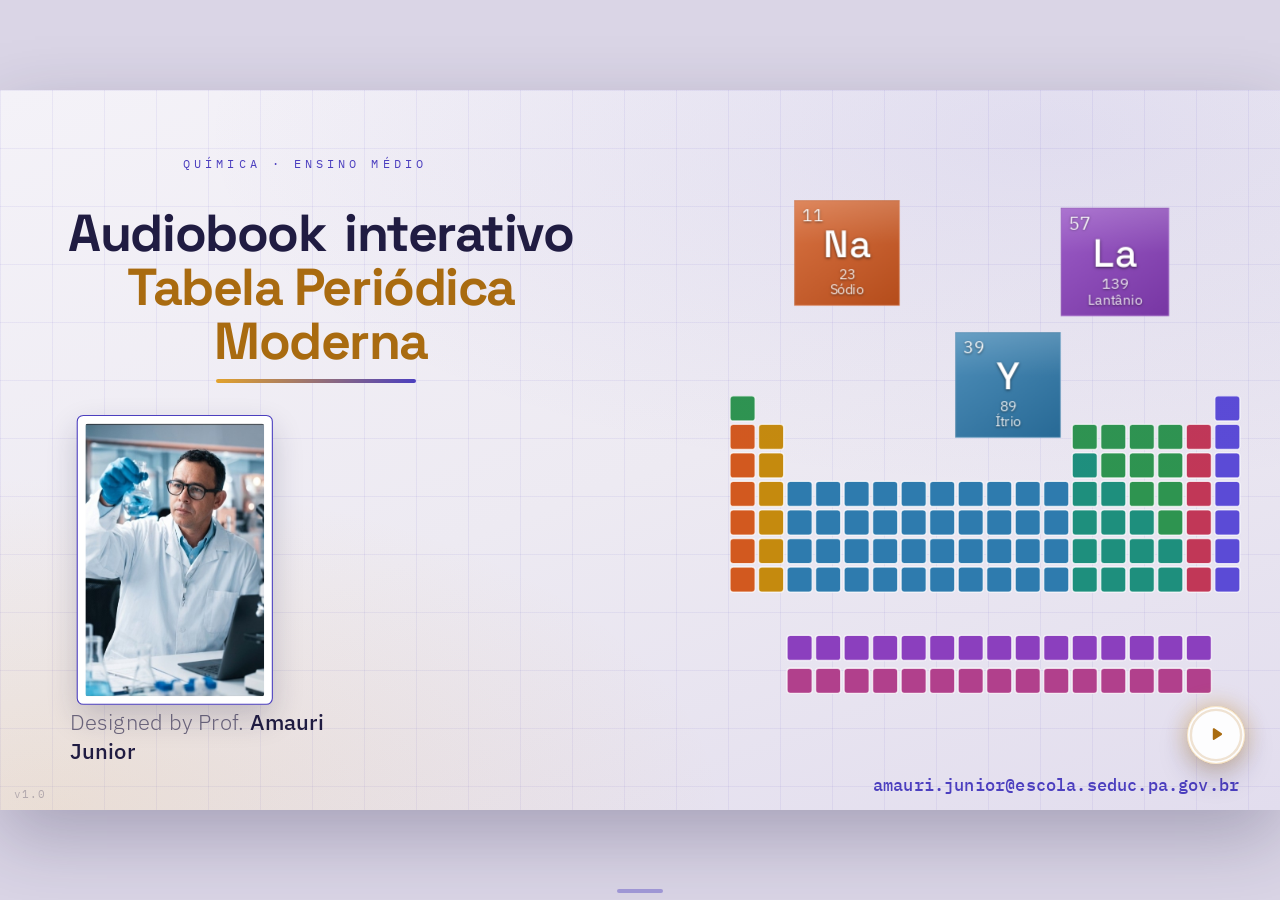
==== index.html @ bae67849 "v1.0 · o audiobook da tabela periódica, versão do aluno Capa e slide 1 guiados por áudio, com os 118" ====
<!DOCTYPE html>
<html lang="pt-BR">
<head>
<meta charset="UTF-8">
<meta name="viewport" content="width=device-width, initial-scale=1">
<title>Audiobook interativo da Tabela Periódica Moderna</title>
<!-- O app mora em tabela-periodica.html. Esta página existe só para
     que o endereço curto abra direto nele — e para que o app se possa
     instalar também a partir daqui: o manifesto está nesta página, e
     ele manda abrir o arquivo do lado. -->
<link rel="manifest" href="manifest.webmanifest">
<link rel="icon" type="image/svg+xml" href="icones/icone.svg">
<link rel="apple-touch-icon" href="icones/icone-192.png">
<meta name="theme-color" content="#EDEAF2">
<meta http-equiv="refresh" content="0; url=tabela-periodica.html">
<link rel="canonical" href="tabela-periodica.html">
</head>
<body style="font:15px system-ui;padding:40px">
<p>Abrindo… <a href="tabela-periodica.html">Audiobook interativo da Tabela Periódica Moderna</a></p>
</body>
</html>
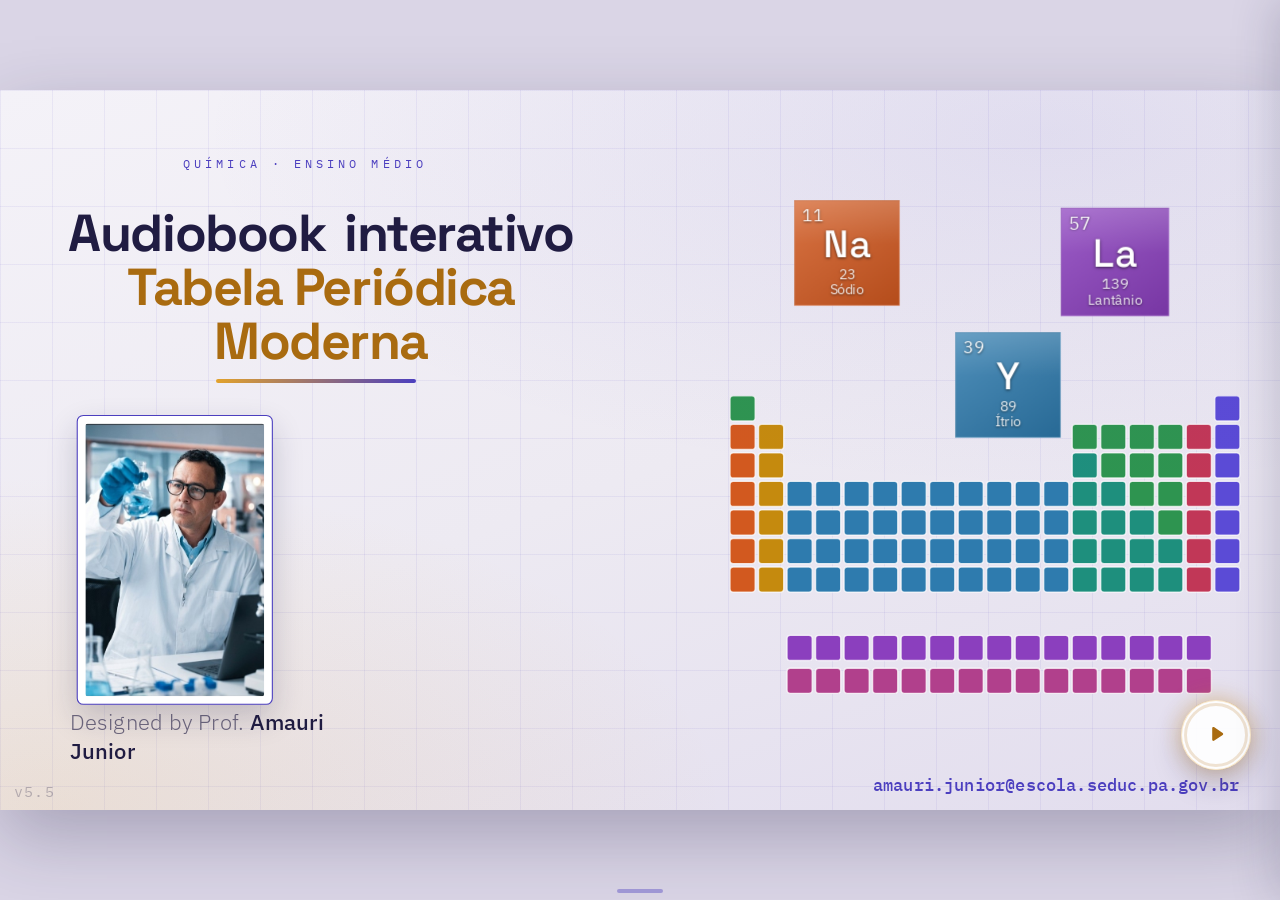
==== commit 2625ffe8: "v5.5 · O ícone novo do app O ícone do app (área de trabalho, tela inicial e aba) passa a ser o "Icon" ====
--- a/index.html
+++ b/index.html
@@ -9,8 +9,8 @@
      instalar também a partir daqui: o manifesto está nesta página, e
      ele manda abrir o arquivo do lado. -->
 <link rel="manifest" href="manifest.webmanifest">
-<link rel="icon" type="image/svg+xml" href="icones/icone.svg">
-<link rel="apple-touch-icon" href="icones/icone-192.png">
+<link rel="icon" type="image/png" sizes="192x192" href="icones/app-192.png">
+<link rel="apple-touch-icon" sizes="180x180" href="icones/app-180.png">
 <meta name="theme-color" content="#EDEAF2">
 <meta http-equiv="refresh" content="0; url=tabela-periodica.html">
 <link rel="canonical" href="tabela-periodica.html">
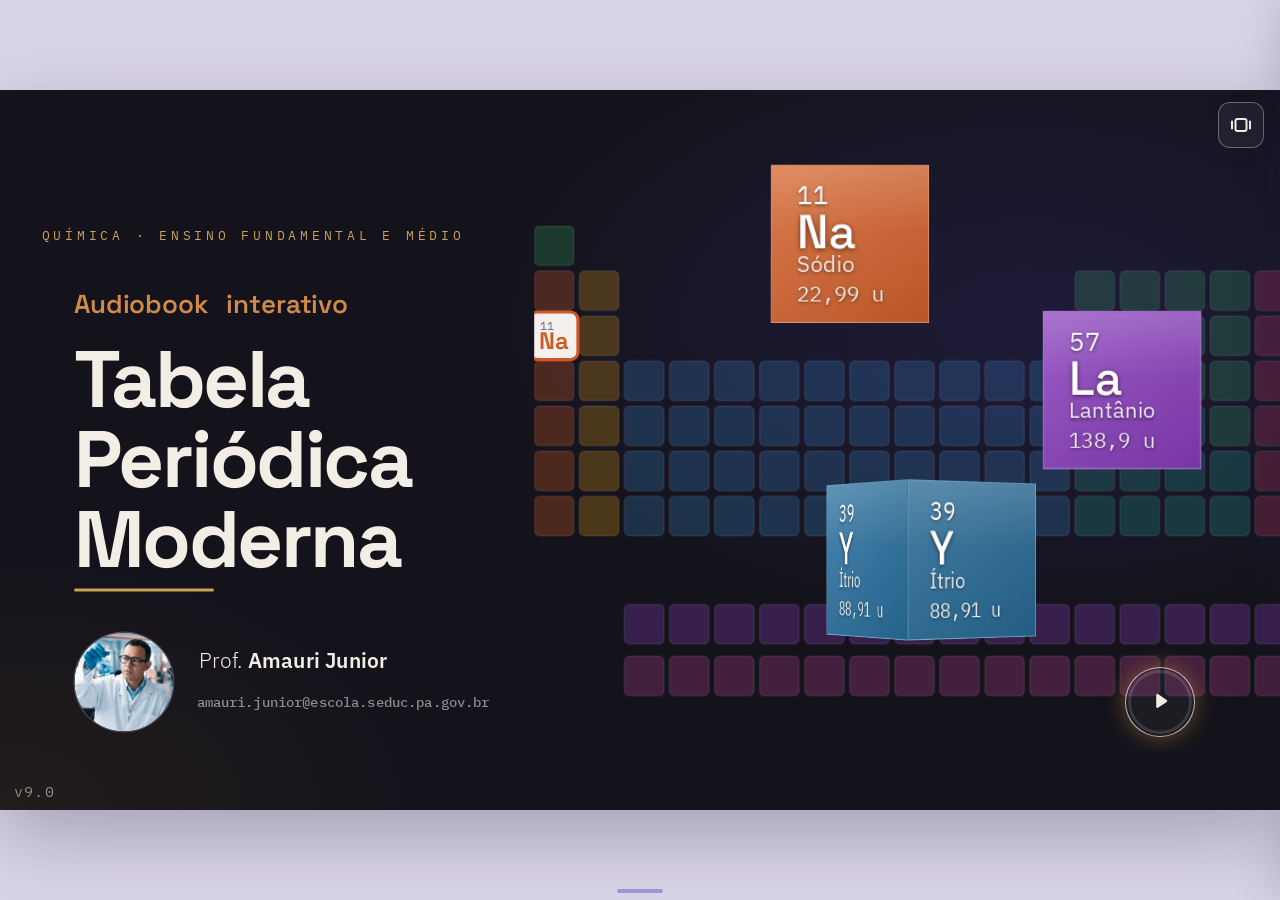
==== commit 88bb9d39: "v9.0 · O ícone novo do app (celular, tablet e Chromebook), com endereço novo para os aparelhos o tro" ====
--- a/index.html
+++ b/index.html
@@ -9,8 +9,11 @@
      instalar também a partir daqui: o manifesto está nesta página, e
      ele manda abrir o arquivo do lado. -->
 <link rel="manifest" href="manifest.webmanifest">
-<link rel="icon" type="image/png" sizes="192x192" href="icones/app-192.png">
-<link rel="apple-touch-icon" sizes="180x180" href="icones/app-180.png">
+<!-- os ícones levam ?v=2: o endereço novo é o que faz o aparelho trocar o
+     ícone que guardou do app instalado -->
+<link rel="icon" type="image/png" sizes="32x32" href="icones/app-32.png?v=2">
+<link rel="icon" type="image/png" sizes="192x192" href="icones/app-192.png?v=2">
+<link rel="apple-touch-icon" sizes="180x180" href="icones/app-180.png?v=2">
 <meta name="theme-color" content="#EDEAF2">
 <meta http-equiv="refresh" content="0; url=tabela-periodica.html">
 <link rel="canonical" href="tabela-periodica.html">
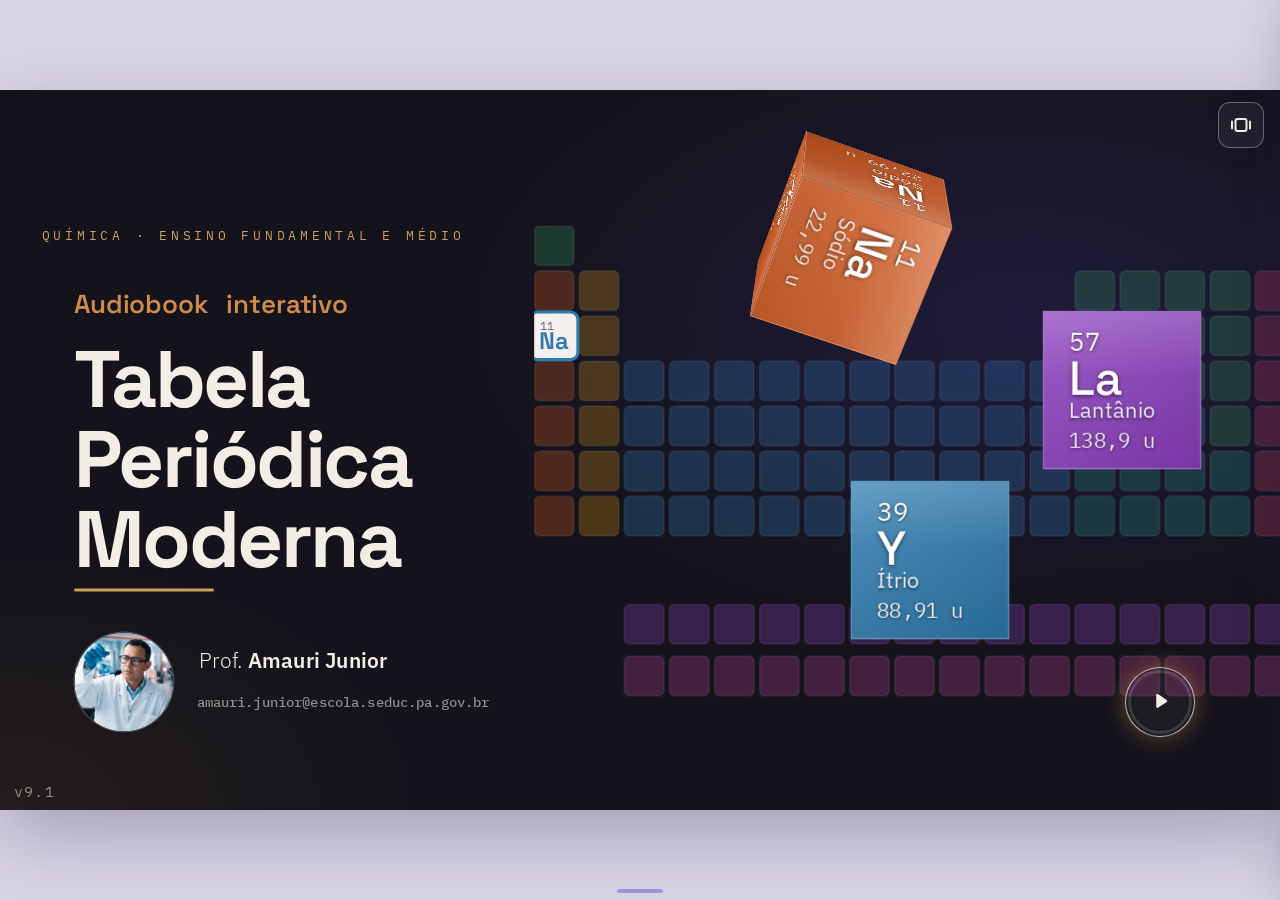
==== commit 07a0e330: "v9.1 · O nome debaixo do ícone: Tabela Interativa Co-Authored-By: Claude Opus 5.5 <noreply@anthropic" ====
--- a/index.html
+++ b/index.html
@@ -15,6 +15,8 @@
 <link rel="icon" type="image/png" sizes="192x192" href="icones/app-192.png?v=2">
 <link rel="apple-touch-icon" sizes="180x180" href="icones/app-180.png?v=2">
 <meta name="theme-color" content="#EDEAF2">
+<meta name="apple-mobile-web-app-title" content="Tabela Interativa">
+<meta name="application-name" content="Tabela Interativa">
 <meta http-equiv="refresh" content="0; url=tabela-periodica.html">
 <link rel="canonical" href="tabela-periodica.html">
 </head>
